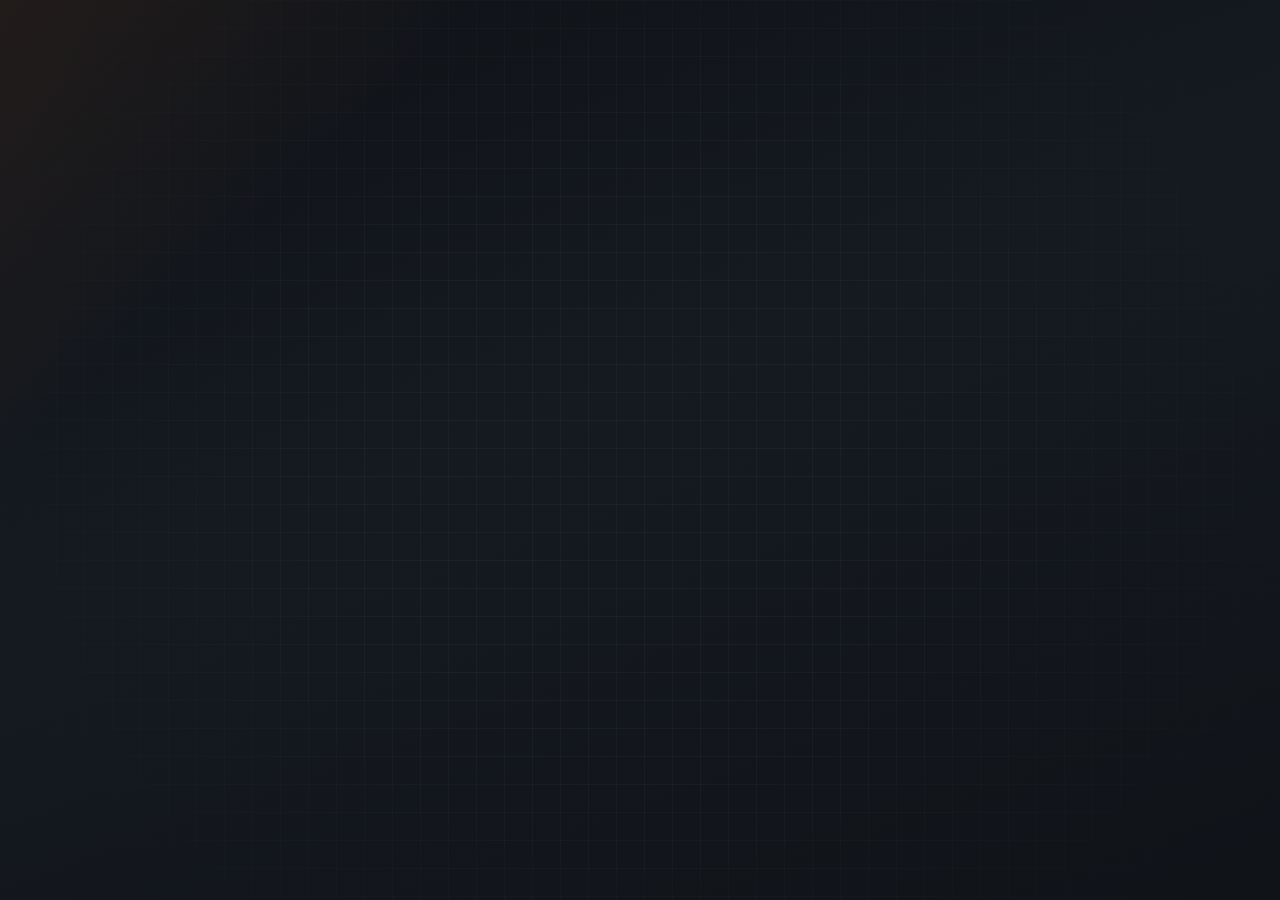
==== public/admin.html @ e5a1b13c "Updated app logic" ====
﻿<!doctype html>
<html lang="en">
  <head>
    <meta charset="utf-8" />
    <meta name="viewport" content="width=device-width, initial-scale=1" />
    <title>Admin Console | DAO Ride Sharing</title>
    <link rel="stylesheet" href="./styles.css" />
  </head>
  <body data-service="admin">
    <div id="app"></div>
    <script src="./service-app.js"></script>
  </body>
</html>
---- public/styles.css ----
﻿:root {
  --bg: #0f1217;
  --bg-elevated: #171b22;
  --panel: rgba(24, 29, 37, 0.92);
  --panel-strong: #1d232c;
  --line: rgba(255, 255, 255, 0.08);
  --line-strong: rgba(255, 255, 255, 0.16);
  --ink: #eef1f4;
  --muted: #99a3ae;
  --accent: #ff8f3f;
  --accent-soft: rgba(255, 143, 63, 0.18);
  --success: #4ec9a6;
  --warn: #f0c36d;
  --danger: #ff6b6b;
  --steel: #7f8a96;
  --shadow: 0 24px 60px rgba(0, 0, 0, 0.35);
  --radius-lg: 26px;
  --radius-md: 18px;
  --radius-sm: 12px;
}

* {
  box-sizing: border-box;
}

html,
body {
  margin: 0;
  min-height: 100%;
  font-family: Bahnschrift, "Segoe UI", "Trebuchet MS", sans-serif;
  color: var(--ink);
  background:
    linear-gradient(135deg, rgba(255, 143, 63, 0.08), transparent 22%),
    linear-gradient(160deg, #0f1217, #151a21 45%, #101318 100%);
}

body::before {
  content: "";
  position: fixed;
  inset: 0;
  background-image:
    linear-gradient(rgba(255,255,255,0.03) 1px, transparent 1px),
    linear-gradient(90deg, rgba(255,255,255,0.03) 1px, transparent 1px);
  background-size: 28px 28px;
  mask-image: radial-gradient(circle at center, black 35%, transparent 95%);
  pointer-events: none;
}

body,
a,
button,
input,
select,
textarea {
  font: inherit;
}

button,
input,
select,
textarea {
  color: inherit;
}

button,
.service-card {
  transition: transform 140ms ease, border-color 140ms ease, box-shadow 140ms ease;
}

button {
  border: 1px solid transparent;
  border-radius: 999px;
  padding: 0.8rem 1.1rem;
  background: linear-gradient(135deg, #ff8f3f, #ff6b3d);
  color: white;
  cursor: pointer;
}

button:hover,
.service-card:hover {
  transform: translateY(-2px);
}

button.secondary {
  background: rgba(255, 255, 255, 0.06);
  border-color: var(--line-strong);
  color: var(--ink);
}

button.ghost {
  background: transparent;
  border-color: var(--line-strong);
  color: var(--ink);
}

button.danger {
  background: linear-gradient(135deg, #ff6b6b, #d84c4c);
}

button:disabled {
  opacity: 0.45;
  cursor: not-allowed;
  transform: none;
}

input,
select,
textarea {
  width: 100%;
  border-radius: var(--radius-sm);
  border: 1px solid var(--line-strong);
  background: rgba(9, 12, 16, 0.75);
  padding: 0.85rem 0.95rem;
}

textarea {
  min-height: 110px;
  resize: vertical;
}

.launcher-body {
  display: grid;
  place-items: center;
  padding: 2rem;
}

.launcher-shell,
.app-shell {
  width: min(1380px, 100%);
}

.launcher-shell {
  display: grid;
  gap: 1.2rem;
}

.launcher-grid {
  display: grid;
  grid-template-columns: repeat(3, minmax(0, 1fr));
  gap: 1rem;
}

.service-card {
  display: block;
  text-decoration: none;
  color: inherit;
  min-height: 220px;
}

.hero-copy {
  max-width: 760px;
}

.app-shell {
  display: grid;
  grid-template-columns: 320px 1fr;
  gap: 1.3rem;
  padding: 1.4rem;
}

.sidebar,
.main-content {
  min-width: 0;
}

.sidebar {
  display: flex;
  flex-direction: column;
  gap: 1rem;
}

.panel,
.hero-card,
.content-card,
.service-card {
  background:
    linear-gradient(180deg, rgba(255,255,255,0.03), transparent 22%),
    var(--panel);
  border: 1px solid var(--line);
  border-radius: var(--radius-lg);
  box-shadow: var(--shadow);
  backdrop-filter: blur(16px);
}

.panel,
.content-card,
.hero-card,
.service-card {
  padding: 1.1rem;
}

.industrial-glow {
  border-color: rgba(255, 143, 63, 0.22);
  box-shadow: 0 0 0 1px rgba(255, 143, 63, 0.06), var(--shadow);
}

.eyebrow {
  margin: 0;
  text-transform: uppercase;
  letter-spacing: 0.14em;
  font-size: 0.74rem;
  color: var(--accent);
  font-family: Consolas, "Courier New", monospace;
}

h1,
h2,
h3,
h4,
p {
  margin-top: 0;
}

.muted {
  color: var(--muted);
}

.topbar {
  display: flex;
  justify-content: space-between;
  align-items: flex-start;
  gap: 1rem;
  margin-bottom: 1rem;
}

.topbar h2 {
  margin-bottom: 0;
  font-size: 2rem;
}

.status-chip,
.tag,
.kpi-badge {
  display: inline-flex;
  align-items: center;
  gap: 0.55rem;
  border: 1px solid var(--line-strong);
  border-radius: 999px;
  padding: 0.6rem 0.85rem;
  background: rgba(255, 255, 255, 0.04);
}

.status-dot,
.dot {
  width: 0.65rem;
  height: 0.65rem;
  border-radius: 50%;
  background: var(--success);
  box-shadow: 0 0 0 0.35rem rgba(78, 201, 166, 0.14);
}

.hero-stats,
.grid-two,
.grid-three,
.form-grid {
  display: grid;
  gap: 1rem;
}

.hero-stats,
.grid-three {
  grid-template-columns: repeat(3, minmax(0, 1fr));
}

.grid-two,
.form-grid {
  grid-template-columns: repeat(2, minmax(0, 1fr));
}

.view-root,
.stack,
.list {
  display: grid;
  gap: 1rem;
}

.card-header,
.split-line,
.inline-actions {
  display: flex;
  justify-content: space-between;
  gap: 1rem;
  flex-wrap: wrap;
}

.form-field {
  display: grid;
  gap: 0.35rem;
}

.form-field label,
.panel-title {
  font-size: 0.82rem;
  font-weight: 700;
  letter-spacing: 0.08em;
  text-transform: uppercase;
  color: var(--steel);
}

.panel-title {
  margin-bottom: 0.8rem;
}

.nav-stack,
.timeline {
  display: grid;
  gap: 0.55rem;
}

.nav-button {
  width: 100%;
  text-align: left;
  background: rgba(255, 255, 255, 0.03);
  border: 1px solid transparent;
}

.nav-button.active {
  background: linear-gradient(135deg, rgba(255,143,63,0.18), rgba(255,107,61,0.14));
  border-color: rgba(255, 143, 63, 0.35);
}

.list-item {
  border: 1px solid var(--line-strong);
  border-radius: var(--radius-md);
  padding: 0.95rem;
  background: rgba(255, 255, 255, 0.03);
}

.notice {
  border-left: 4px solid var(--accent);
  padding: 0.95rem 1rem;
  border-radius: 0 var(--radius-md) var(--radius-md) 0;
  background: var(--accent-soft);
}

.timeline {
  grid-template-columns: repeat(auto-fit, minmax(125px, 1fr));
}

.timeline-step {
  border: 1px solid var(--line-strong);
  border-radius: 999px;
  padding: 0.65rem 0.75rem;
  text-align: center;
  color: var(--muted);
  background: rgba(255, 255, 255, 0.03);
}

.timeline-step.active {
  background: linear-gradient(135deg, rgba(255,143,63,0.2), rgba(255,107,61,0.18));
  border-color: rgba(255, 143, 63, 0.38);
  color: var(--ink);
}

.timeline-step.done {
  background: rgba(78, 201, 166, 0.14);
  border-color: rgba(78, 201, 166, 0.28);
  color: var(--success);
}

.reputation-bar {
  width: 100%;
  height: 0.72rem;
  border-radius: 999px;
  overflow: hidden;
  background: rgba(255, 255, 255, 0.06);
}

.reputation-bar span {
  display: block;
  height: 100%;
  background: linear-gradient(90deg, var(--accent), #ffb14d);
}

.empty-state {
  text-align: center;
  padding: 2rem 1rem;
  border-radius: var(--radius-lg);
  border: 1px dashed var(--line-strong);
  background: rgba(255, 255, 255, 0.03);
}

.tag.success { color: var(--success); }
.tag.warn { color: var(--warn); }
.tag.danger { color: var(--danger); }

@media (max-width: 1180px) {
  .app-shell,
  .launcher-grid,
  .hero-stats,
  .grid-two,
  .grid-three,
  .form-grid {
    grid-template-columns: 1fr;
  }

  .topbar {
    flex-direction: column;
  }
}
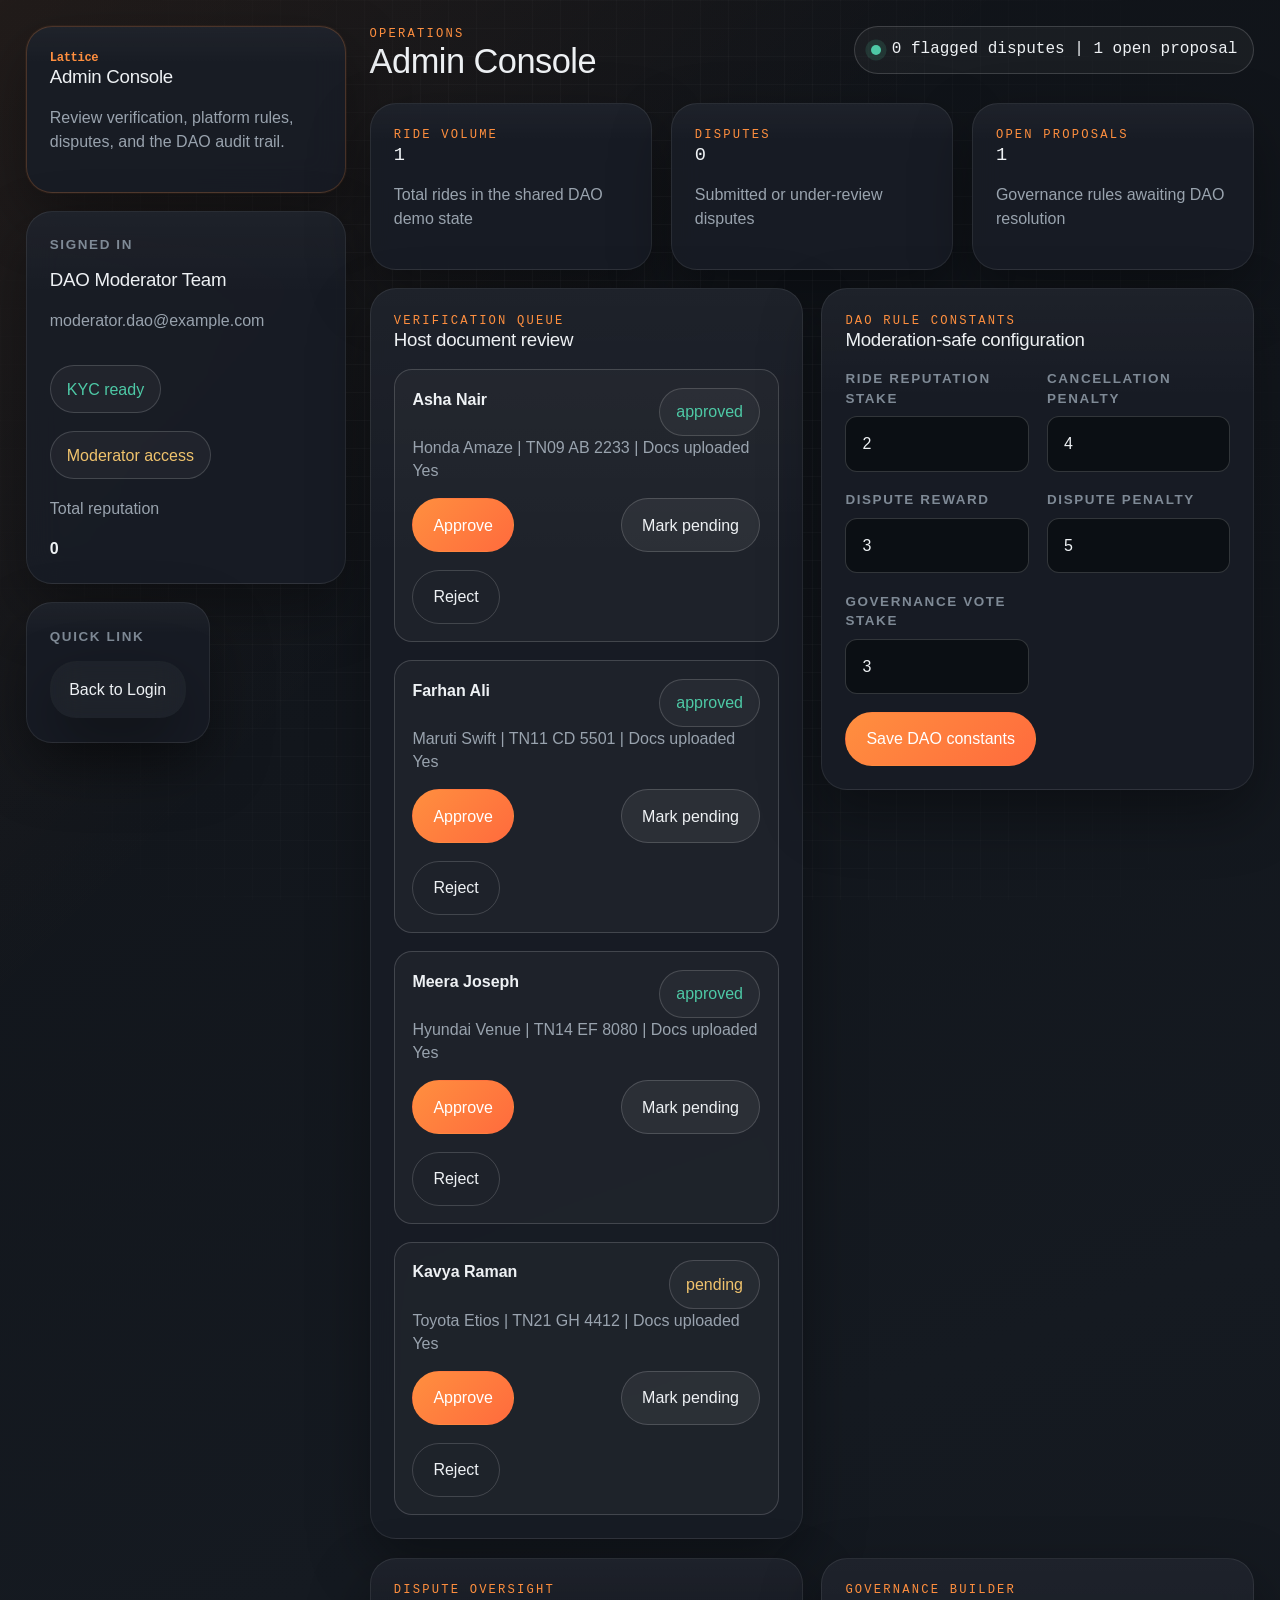
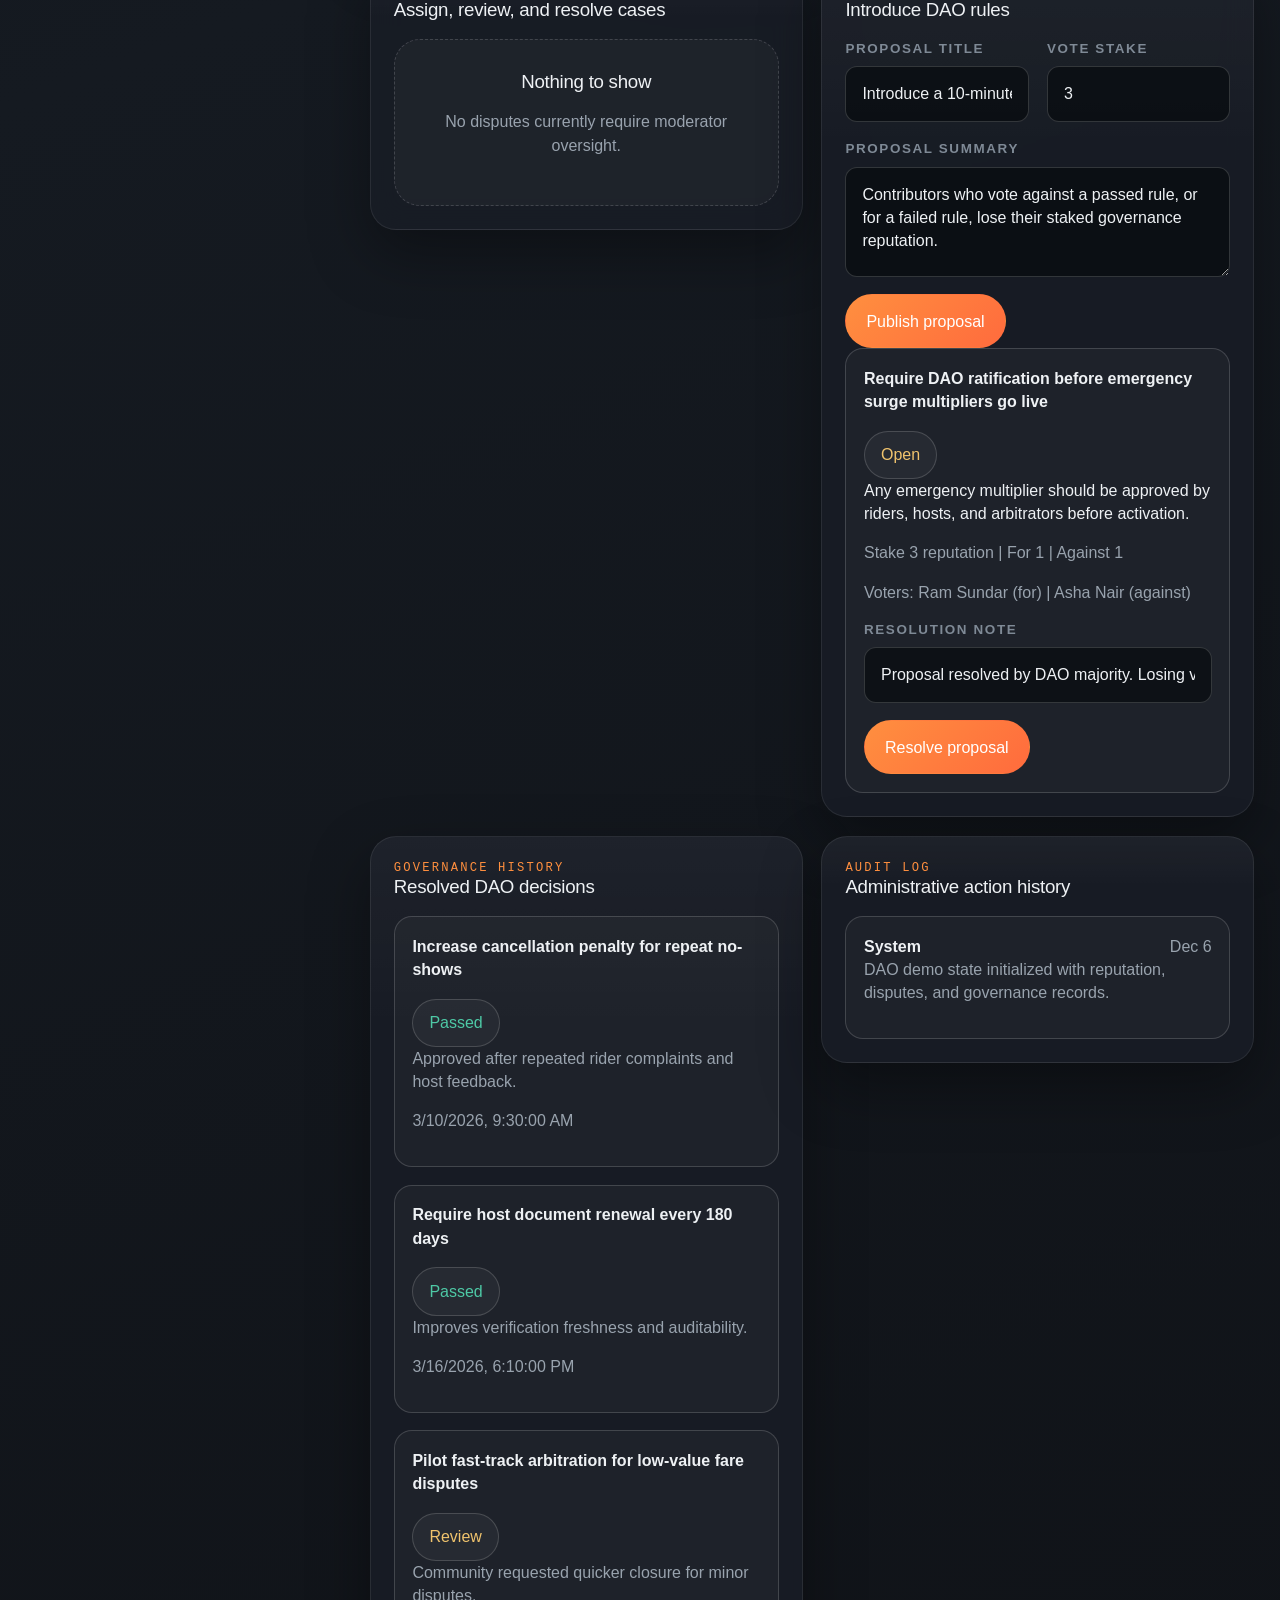
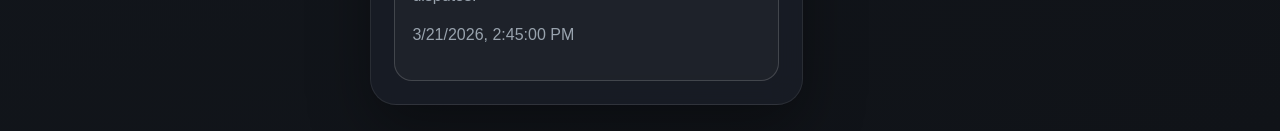
==== commit cffef4ed: "Changed the workflow to include multiple screens for each user type. Added DAO-like actions: staking" ====
--- a/public/admin.html
+++ b/public/admin.html
@@ -1,9 +1,9 @@
-﻿<!doctype html>
+<!doctype html>
 <html lang="en">
   <head>
     <meta charset="utf-8" />
     <meta name="viewport" content="width=device-width, initial-scale=1" />
-    <title>Admin Console | DAO Ride Sharing</title>
+    <title>Admin Console | Lattice</title>
     <link rel="stylesheet" href="./styles.css" />
   </head>
   <body data-service="admin">
@@ -11,3 +11,6 @@
     <script src="./service-app.js"></script>
   </body>
 </html>
+
+
+
--- a/public/styles.css
+++ b/public/styles.css
@@ -1,4 +1,7 @@
-﻿:root {
+@import url("https://fonts.cdnfonts.com/css/geist-mono");
+@import url("https://fonts.cdnfonts.com/css/mona-sans");
+@import url("https://api.fontshare.com/v2/css?f[]=clash-display@400,500,600,700&display=swap");
+:root {
   --bg: #0f1217;
   --bg-elevated: #171b22;
   --panel: rgba(24, 29, 37, 0.92);
@@ -17,6 +20,9 @@
   --radius-lg: 26px;
   --radius-md: 18px;
   --radius-sm: 12px;
+  --font-body: "Mona-Sans", "Mona Sans", sans-serif;
+  --font-title: "Clash Display", sans-serif;
+  --font-hero: "Geist Mono", monospace;
 }
 
 * {
@@ -27,7 +33,8 @@
 body {
   margin: 0;
   min-height: 100%;
-  font-family: Bahnschrift, "Segoe UI", "Trebuchet MS", sans-serif;
+  font-family: var(--font-body);
+  line-height: 1.45;
   color: var(--ink);
   background:
     linear-gradient(135deg, rgba(255, 143, 63, 0.08), transparent 22%),
@@ -70,7 +77,7 @@
 button {
   border: 1px solid transparent;
   border-radius: 999px;
-  padding: 0.8rem 1.1rem;
+  padding: 0.9rem 1.25rem;
   background: linear-gradient(135deg, #ff8f3f, #ff6b3d);
   color: white;
   cursor: pointer;
@@ -110,7 +117,7 @@
   border-radius: var(--radius-sm);
   border: 1px solid var(--line-strong);
   background: rgba(9, 12, 16, 0.75);
-  padding: 0.85rem 0.95rem;
+  padding: 0.95rem 1rem;
 }
 
 textarea {
@@ -154,8 +161,9 @@
 .app-shell {
   display: grid;
   grid-template-columns: 320px 1fr;
-  gap: 1.3rem;
-  padding: 1.4rem;
+  gap: 1.5rem;
+  padding: 1.6rem;
+  align-items: start;
 }
 
 .sidebar,
@@ -163,10 +171,16 @@
   min-width: 0;
 }
 
+.main-content {
+  display: grid;
+  gap: 1.15rem;
+  align-content: start;
+}
+
 .sidebar {
   display: flex;
   flex-direction: column;
-  gap: 1rem;
+  gap: 1.15rem;
 }
 
 .panel,
@@ -186,7 +200,13 @@
 .content-card,
 .hero-card,
 .service-card {
-  padding: 1.1rem;
+  padding: 1.45rem;
+}
+
+.hero-card,
+.content-card,
+.panel {
+  align-self: start;
 }
 
 .industrial-glow {
@@ -197,10 +217,10 @@
 .eyebrow {
   margin: 0;
   text-transform: uppercase;
-  letter-spacing: 0.14em;
-  font-size: 0.74rem;
+  letter-spacing: 0.18em;
+  font-size: 0.76rem;
   color: var(--accent);
-  font-family: Consolas, "Courier New", monospace;
+  font-family: var(--font-hero);
 }
 
 h1,
@@ -211,6 +231,29 @@
   margin-top: 0;
 }
 
+h1,
+h2,
+h3,
+h4 {
+  font-family: var(--font-title);
+  font-weight: 500;
+  letter-spacing: -0.015em;
+  line-height: 1.08;
+}
+
+.brand-mark {
+  font-family: var(--font-hero);
+  font-weight: 700;
+  letter-spacing: -0.03em;
+  text-transform: none;
+}
+
+.hero-card .eyebrow,
+.hero-card h3,
+.status-chip {
+  font-family: var(--font-hero);
+}
+
 .muted {
   color: var(--muted);
 }
@@ -219,13 +262,13 @@
   display: flex;
   justify-content: space-between;
   align-items: flex-start;
-  gap: 1rem;
-  margin-bottom: 1rem;
+  gap: 1.15rem;
+  margin-bottom: 0.1rem;
 }
 
 .topbar h2 {
-  margin-bottom: 0;
-  font-size: 2rem;
+  margin-bottom: 0.15rem;
+  font-size: 2.15rem;
 }
 
 .status-chip,
@@ -233,10 +276,10 @@
 .kpi-badge {
   display: inline-flex;
   align-items: center;
-  gap: 0.55rem;
+  gap: 0.65rem;
   border: 1px solid var(--line-strong);
   border-radius: 999px;
-  padding: 0.6rem 0.85rem;
+  padding: 0.72rem 1rem;
   background: rgba(255, 255, 255, 0.04);
 }
 
@@ -254,7 +297,8 @@
 .grid-three,
 .form-grid {
   display: grid;
-  gap: 1rem;
+  gap: 1.15rem;
+  align-items: start;
 }
 
 .hero-stats,
@@ -271,7 +315,7 @@
 .stack,
 .list {
   display: grid;
-  gap: 1rem;
+  gap: 1.1rem;
 }
 
 .card-header,
@@ -279,36 +323,39 @@
 .inline-actions {
   display: flex;
   justify-content: space-between;
-  gap: 1rem;
+  align-items: flex-start;
+  gap: 1.1rem;
   flex-wrap: wrap;
 }
 
 .form-field {
   display: grid;
-  gap: 0.35rem;
+  gap: 0.5rem;
 }
 
 .form-field label,
 .panel-title {
-  font-size: 0.82rem;
+  font-size: 0.84rem;
   font-weight: 700;
-  letter-spacing: 0.08em;
+  letter-spacing: 0.12em;
   text-transform: uppercase;
   color: var(--steel);
 }
 
 .panel-title {
-  margin-bottom: 0.8rem;
+  margin-bottom: 0.95rem;
 }
 
 .nav-stack,
 .timeline {
   display: grid;
-  gap: 0.55rem;
+  gap: 0.8rem;
 }
 
 .nav-button {
   width: 100%;
+  min-height: 0;
+  padding: 1rem 1.15rem;
   text-align: left;
   background: rgba(255, 255, 255, 0.03);
   border: 1px solid transparent;
@@ -322,13 +369,13 @@
 .list-item {
   border: 1px solid var(--line-strong);
   border-radius: var(--radius-md);
-  padding: 0.95rem;
+  padding: 1.1rem;
   background: rgba(255, 255, 255, 0.03);
 }
 
 .notice {
   border-left: 4px solid var(--accent);
-  padding: 0.95rem 1rem;
+  padding: 1.05rem 1.15rem;
   border-radius: 0 var(--radius-md) var(--radius-md) 0;
   background: var(--accent-soft);
 }
@@ -340,7 +387,7 @@
 .timeline-step {
   border: 1px solid var(--line-strong);
   border-radius: 999px;
-  padding: 0.65rem 0.75rem;
+  padding: 0.78rem 0.9rem;
   text-align: center;
   color: var(--muted);
   background: rgba(255, 255, 255, 0.03);
@@ -398,3 +445,213 @@
     flex-direction: column;
   }
 }
+
+.login-body {
+  display: block;
+  padding: 2rem;
+  overflow-x: hidden;
+}
+
+.login-body::after {
+  content: "";
+  position: fixed;
+  width: min(42rem, 80vw);
+  aspect-ratio: 1;
+  top: -12rem;
+  right: -10rem;
+  border-radius: 50%;
+  background: radial-gradient(circle, rgba(255, 143, 63, 0.24), rgba(255, 143, 63, 0.02) 62%, transparent 72%);
+  filter: blur(18px);
+  animation: login-float 16s ease-in-out infinite alternate;
+  pointer-events: none;
+}
+
+.login-shell {
+  width: min(1360px, 100%);
+  margin: 0 auto;
+}
+
+.login-layout {
+  display: grid;
+  grid-template-columns: minmax(0, 1.55fr) minmax(340px, 420px);
+  gap: 1.5rem;
+  align-items: start;
+}
+
+.login-story {
+  display: grid;
+  gap: 1.25rem;
+}
+
+.login-grid-two {
+  display: grid;
+  grid-template-columns: repeat(2, minmax(0, 1fr));
+  gap: 1.25rem;
+}
+
+.login-hero,
+.login-access,
+.login-section-card {
+  display: grid;
+  gap: 1.2rem;
+}
+
+.login-hero {
+  padding: clamp(1.9rem, 4vw, 2.9rem);
+}
+
+.login-copy-block {
+  gap: 1rem;
+}
+
+.login-hero-title {
+  max-width: 11ch;
+  margin-bottom: 0;
+  font-size: clamp(3.4rem, 7vw, 5.6rem);
+  font-weight: 700;
+  line-height: 0.96;
+}
+
+.login-hero-quote {
+  margin: 0;
+  padding-left: 1.2rem;
+  border-left: 3px solid rgba(255, 143, 63, 0.4);
+  color: var(--ink);
+  line-height: 1.75;
+}
+
+.login-section-title {
+  margin-bottom: 0;
+  font-size: clamp(1.9rem, 4vw, 2.8rem);
+}
+
+.login-copy {
+  margin-bottom: 0;
+  line-height: 1.72;
+}
+
+.login-protocol-list {
+  display: grid;
+  gap: 1rem;
+  margin: 0;
+  padding-left: 1.2rem;
+}
+
+.login-protocol-list li {
+  padding-left: 0.3rem;
+  line-height: 1.72;
+}
+
+.login-feed {
+  display: grid;
+  gap: 0.9rem;
+  padding: 1.15rem 1.2rem;
+  border: 1px solid var(--line-strong);
+  border-radius: var(--radius-md);
+  background: rgba(255, 255, 255, 0.03);
+}
+
+.login-feed-dense {
+  gap: 0.75rem;
+}
+
+.login-tech-line {
+  display: block;
+  font-family: var(--font-hero);
+  font-size: 0.94rem;
+  line-height: 1.7;
+  white-space: normal;
+  color: var(--ink);
+}
+
+.login-access {
+  position: sticky;
+  top: 2rem;
+  padding: clamp(1.6rem, 4vw, 2.3rem);
+}
+
+.login-access-title {
+  margin-bottom: 0.35rem;
+  font-size: clamp(2.15rem, 5vw, 3rem);
+}
+
+.login-form {
+  gap: 1rem;
+}
+
+.login-form button {
+  width: 100%;
+}
+
+.login-feedback {
+  min-height: 1.25rem;
+  margin: 0;
+  font-size: 0.95rem;
+}
+
+.login-feedback[data-state="error"] {
+  color: var(--danger);
+}
+
+.login-feedback[data-state="success"] {
+  color: var(--success);
+}
+
+.login-footer {
+  margin: 0;
+  font-size: 0.92rem;
+  line-height: 1.65;
+}
+
+@media (max-width: 1100px) {
+  .login-body {
+    padding: 1.3rem;
+  }
+
+  .login-layout,
+  .login-grid-two {
+    grid-template-columns: 1fr;
+  }
+
+  .login-access {
+    position: static;
+  }
+}
+
+@media (max-width: 720px) {
+  .login-body {
+    padding: 1rem;
+  }
+
+  .login-shell {
+    width: 100%;
+  }
+
+  .login-hero,
+  .login-access,
+  .login-section-card {
+    gap: 1rem;
+  }
+
+  .login-hero-title {
+    font-size: clamp(2.8rem, 12vw, 4rem);
+  }
+
+  .login-section-title {
+    font-size: clamp(1.7rem, 8vw, 2.4rem);
+  }
+}
+
+@keyframes login-float {
+  from {
+    transform: translate3d(0, 0, 0) scale(1);
+  }
+
+  to {
+    transform: translate3d(-42px, 34px, 0) scale(1.08);
+  }
+}
+
+
+
+
